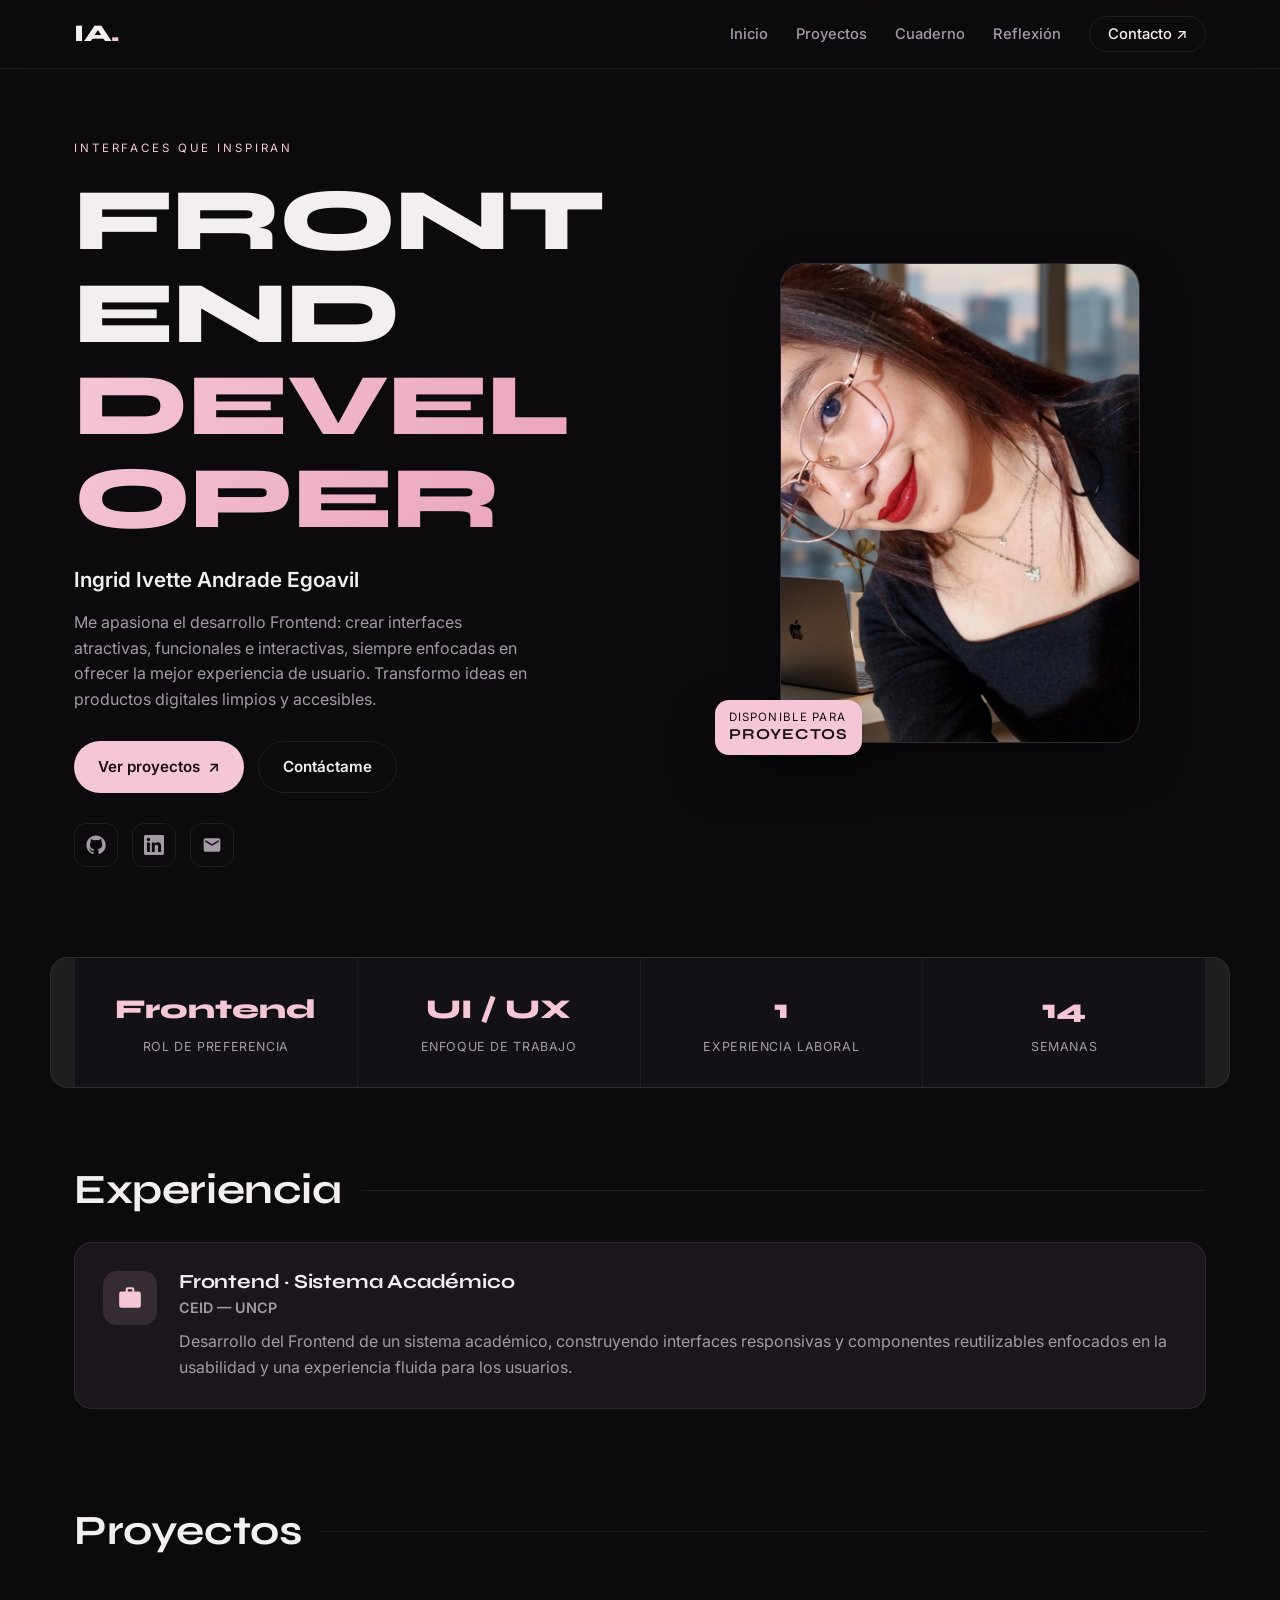
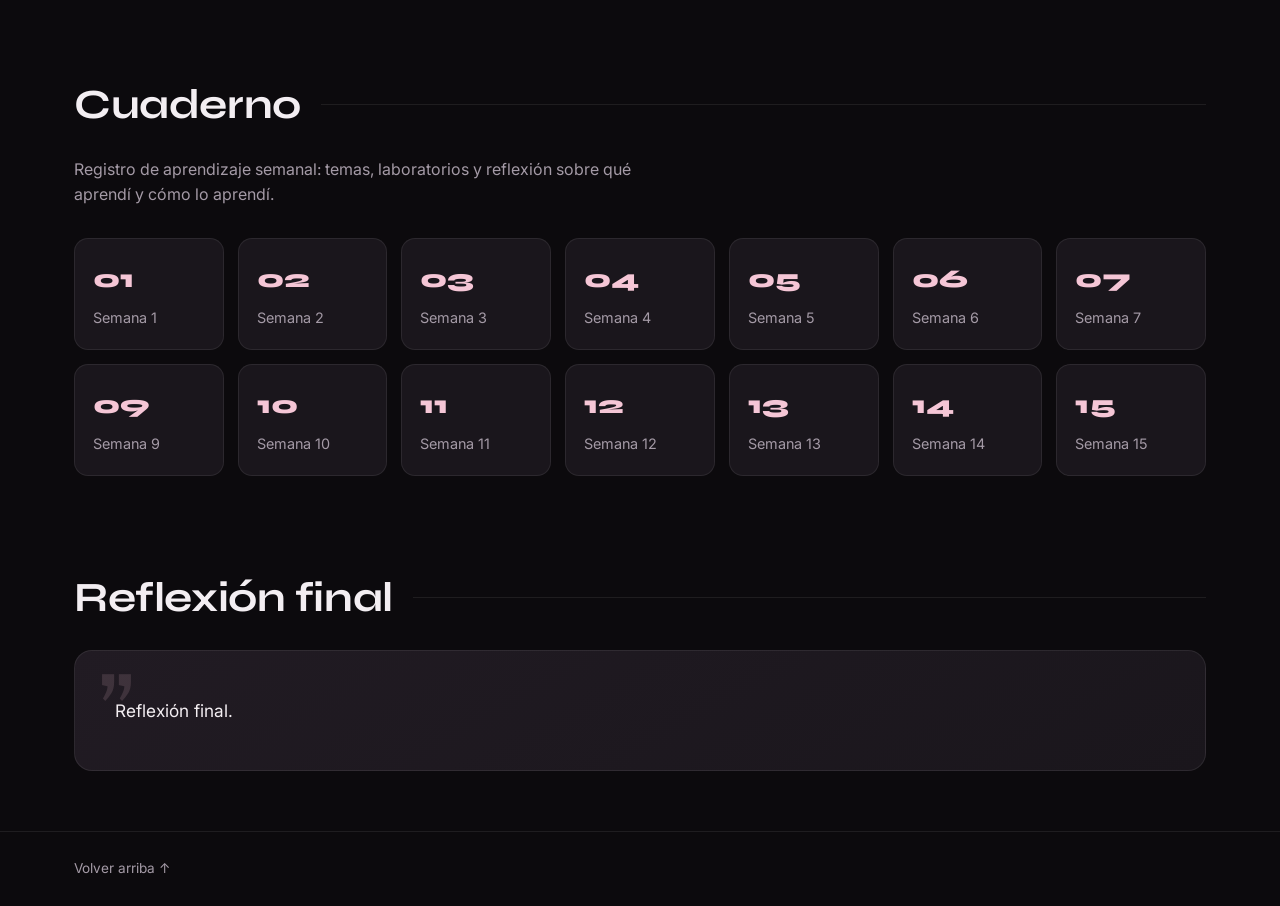
==== index.html @ e488c47e "Practica 01 Fundamentos y VSC" ====
<!doctype html>
<html lang="es">
  <head>
    <meta charset="UTF-8" />
    <meta name="viewport" content="width=device-width, initial-scale=1.0" />
    <meta
      name="description"
      content="Portafolio profesional de Ivette Andrade Egoavil — Desarrolladora Frontend."
    />
    <title>Ingrid Andrade Egoavil · Frontend Developer</title>
    <link rel="preconnect" href="https://fonts.googleapis.com" />
    <link rel="preconnect" href="https://fonts.gstatic.com" crossorigin />
    <link
      href="https://fonts.googleapis.com/css2?family=Inter:wght@400;500;600;700&family=Syne:wght@600;700;800&display=swap"
      rel="stylesheet"
    />
    <link rel="stylesheet" href="styles.css" />
  </head>
  <body>
    <!-- ================= NAVBAR ================= -->
    <header class="navbar" id="top">
      <nav class="nav container">
        <a href="#top" class="logo">IA<span>.</span></a>
        <button class="nav-toggle" id="navToggle" aria-label="Abrir menú">
          <span></span><span></span><span></span>
        </button>
        <ul class="nav-links" id="navLinks">
          <li><a href="#inicio">Inicio</a></li>
          <li><a href="#proyectos">Proyectos</a></li>
          <li><a href="#bitacora">Cuaderno</a></li>
          <li><a href="#reflexion">Reflexión</a></li>
          <li><a href="#contacto" class="nav-cta">Contacto ↗</a></li>
        </ul>
      </nav>
    </header>

    <main>
      <!-- ================= HERO / PORTADA ================= -->
      <section class="hero container" id="inicio">
        <div class="hero-text">
          <p class="eyebrow">Interfaces que inspiran</p>
          <h1 class="hero-title">FRONTEND<br /><span>DEVELOPER</span></h1>
          <p class="hero-name">Ingrid Ivette Andrade Egoavil</p>
          <p class="hero-desc">
            Me apasiona el desarrollo Frontend: crear interfaces atractivas,
            funcionales e interactivas, siempre enfocadas en ofrecer la mejor
            experiencia de usuario. Transformo ideas en productos digitales
            limpios y accesibles.
          </p>

          <div class="hero-actions">
            <a href="#proyectos" class="btn btn-primary"
              >Ver proyectos <span class="arrow">↗</span></a
            >
            <a href="mailto:e_2021200768A@uncp.edu.pe" class="btn btn-ghost"
              >Contáctame</a
            >
          </div>

          <ul class="social-links" aria-label="Enlaces de contacto">
            <li>
              <a
                href="https://github.com/Ingrid-an"
                target="_blank"
                rel="noopener"
                title="GitHub"
              >
                <svg viewBox="0 0 24 24" aria-hidden="true">
                  <path
                    d="M12 .5C5.7.5.5 5.7.5 12c0 5.1 3.3 9.4 7.9 10.9.6.1.8-.3.8-.6v-2c-3.2.7-3.9-1.4-3.9-1.4-.5-1.3-1.3-1.7-1.3-1.7-1.1-.7.1-.7.1-.7 1.2.1 1.8 1.2 1.8 1.2 1 1.8 2.7 1.3 3.4 1 .1-.7.4-1.3.7-1.6-2.6-.3-5.3-1.3-5.3-5.7 0-1.3.4-2.3 1.1-3.1-.1-.3-.5-1.5.1-3.1 0 0 1-.3 3.3 1.2a11.4 11.4 0 0 1 6 0C17.3 4.5 18.3 4.8 18.3 4.8c.6 1.6.2 2.8.1 3.1.7.8 1.1 1.8 1.1 3.1 0 4.4-2.7 5.4-5.3 5.7.4.4.8 1.1.8 2.2v3.3c0 .3.2.7.8.6 4.6-1.5 7.9-5.8 7.9-10.9C23.5 5.7 18.3.5 12 .5z"
                  />
                </svg>
              </a>
            </li>
            <li>
              <a
                href="https://www.linkedin.com/in/ivette-andrade-egoavil-22a350434/"
                target="_blank"
                rel="noopener"
                title="LinkedIn"
              >
                <svg viewBox="0 0 24 24" aria-hidden="true">
                  <path
                    d="M20.4 20.4h-3.5v-5.6c0-1.3 0-3-1.9-3s-2.1 1.4-2.1 2.9v5.7H9.4V9h3.4v1.6h.1c.5-.9 1.6-1.9 3.4-1.9 3.6 0 4.3 2.4 4.3 5.5v6.2zM5.3 7.4a2 2 0 1 1 0-4.1 2 2 0 0 1 0 4.1zM7.1 20.4H3.6V9h3.5v11.4zM22.2 0H1.8C.8 0 0 .8 0 1.7v20.5c0 1 .8 1.7 1.8 1.7h20.4c1 0 1.8-.8 1.8-1.7V1.7C24 .8 23.2 0 22.2 0z"
                  />
                </svg>
              </a>
            </li>
            <li>
              <a
                href="mailto:e_2021200768A@uncp.edu.pe"
                title="Correo institucional"
              >
                <svg viewBox="0 0 24 24" aria-hidden="true">
                  <path
                    d="M20 4H4a2 2 0 0 0-2 2v12a2 2 0 0 0 2 2h16a2 2 0 0 0 2-2V6a2 2 0 0 0-2-2zm0 4-8 5-8-5V6l8 5 8-5v2z"
                  />
                </svg>
              </a>
            </li>
          </ul>
        </div>

        <div class="hero-photo">
          <div class="photo-frame">
            <img src="FOTO.jpg" alt="Ivette Andrade Egoavil" />
          </div>
          <span class="photo-tag"
            >Disponible para<br /><strong>PROYECTOS</strong></span
          >
        </div>
      </section>

      <!-- ================= STATS ================= -->
      <section class="stats container" aria-label="Datos rápidos">
        <div class="stat">
          <span class="stat-num">Frontend</span>
          <span class="stat-label">Rol de preferencia</span>
        </div>
        <div class="stat">
          <span class="stat-num">UI / UX</span>
          <span class="stat-label">Enfoque de trabajo</span>
        </div>
        <div class="stat">
          <span class="stat-num">1</span>
          <span class="stat-label">Experiencia laboral</span>
        </div>
        <div class="stat">
          <span class="stat-num">14</span>
          <span class="stat-label">Semanas</span>
        </div>
      </section>

      <!-- ================= EXPERIENCIA ================= -->
      <section class="section container" id="experiencia">
        <div class="section-head">
          <h2>Experiencia</h2>
          <span class="section-line"></span>
        </div>
        <div class="experience-card">
          <div class="exp-icon">
            <svg viewBox="0 0 24 24" aria-hidden="true">
              <path
                d="M10 2h4a2 2 0 0 1 2 2v2h4a2 2 0 0 1 2 2v11a2 2 0 0 1-2 2H4a2 2 0 0 1-2-2V8a2 2 0 0 1 2-2h4V4a2 2 0 0 1 2-2zm0 4h4V4h-4v2z"
              />
            </svg>
          </div>
          <div class="exp-body">
            <h3>Frontend · Sistema Académico</h3>
            <p class="exp-place">CEID — UNCP</p>
            <p>
              Desarrollo del Frontend de un sistema académico, construyendo
              interfaces responsivas y componentes reutilizables enfocados en la
              usabilidad y una experiencia fluida para los usuarios.
            </p>
          </div>
        </div>
      </section>

      <!-- ================= PROYECTOS ================= -->
      <section class="section container" id="proyectos">
        <div class="section-head">
          <h2>Proyectos</h2>
          <span class="section-line"></span>
        </div>
      </section>

      <!-- ================= BITÁCORA ================= -->
      <section class="section container" id="bitacora">
        <div class="section-head">
          <h2>Cuaderno</h2>
          <span class="section-line"></span>
        </div>
        <p class="section-intro">
          Registro de aprendizaje semanal: temas, laboratorios y reflexión sobre
          qué aprendí y cómo lo aprendí.
        </p>
        <div class="weeks-grid">
          <a href="semanas/semana-01.html" class="week-card"
            ><span class="week-num">01</span
            ><span class="week-label">Semana 1</span></a
          >
          <a href="semanas/semana-02.html" class="week-card"
            ><span class="week-num">02</span
            ><span class="week-label">Semana 2</span></a
          >
          <a href="semanas/semana-03.html" class="week-card"
            ><span class="week-num">03</span
            ><span class="week-label">Semana 3</span></a
          >
          <a href="semanas/semana-04.html" class="week-card"
            ><span class="week-num">04</span
            ><span class="week-label">Semana 4</span></a
          >
          <a href="semanas/semana-05.html" class="week-card"
            ><span class="week-num">05</span
            ><span class="week-label">Semana 5</span></a
          >
          <a href="semanas/semana-06.html" class="week-card"
            ><span class="week-num">06</span
            ><span class="week-label">Semana 6</span></a
          >
          <a href="semanas/semana-07.html" class="week-card"
            ><span class="week-num">07</span
            ><span class="week-label">Semana 7</span></a
          >
          <a href="semanas/semana-09.html" class="week-card"
            ><span class="week-num">09</span
            ><span class="week-label">Semana 9</span></a
          >
          <a href="semanas/semana-10.html" class="week-card"
            ><span class="week-num">10</span
            ><span class="week-label">Semana 10</span></a
          >
          <a href="semanas/semana-11.html" class="week-card"
            ><span class="week-num">11</span
            ><span class="week-label">Semana 11</span></a
          >
          <a href="semanas/semana-12.html" class="week-card"
            ><span class="week-num">12</span
            ><span class="week-label">Semana 12</span></a
          >
          <a href="semanas/semana-13.html" class="week-card"
            ><span class="week-num">13</span
            ><span class="week-label">Semana 13</span></a
          >
          <a href="semanas/semana-14.html" class="week-card"
            ><span class="week-num">14</span
            ><span class="week-label">Semana 14</span></a
          >
          <a href="semanas/semana-15.html" class="week-card"
            ><span class="week-num">15</span
            ><span class="week-label">Semana 15</span></a
          >
        </div>
      </section>

      <!-- ================= REFLEXIÓN ================= -->
      <section class="section container" id="reflexion">
        <div class="section-head">
          <h2>Reflexión final</h2>
          <span class="section-line"></span>
        </div>
        <div class="reflection-card">
          <span class="quote-mark">”</span>
          <p>Reflexión final.</p>
        </div>
      </section>
    </main>

    <footer class="footer">
      <div class="container footer-inner">
        <a href="#inicio" class="to-top">Volver arriba ↑</a>
      </div>
    </footer>

    <script>
      const toggle = document.getElementById("navToggle");
      const links = document.getElementById("navLinks");
      toggle.addEventListener("click", () => {
        links.classList.toggle("open");
        toggle.classList.toggle("active");
      });
      links.querySelectorAll("a").forEach((a) =>
        a.addEventListener("click", () => {
          links.classList.remove("open");
          toggle.classList.remove("active");
        }),
      );
    </script>
  </body>
</html>
---- styles.css ----
/* ============================================================
   PORTAFOLIO · Ivette Andrade Egoavil
   Paleta: negro profundo + rosado claro
   ============================================================ */

:root {
  --bg: #0c0a0d;
  --bg-soft: #141116;
  --card: #1a161c;
  --card-2: #211b23;
  --border: rgba(255, 255, 255, 0.08);
  --text: #f3eef2;
  --muted: #a49aa6;
  --pink: #f5c6d6;
  --pink-soft: #f9dde8;
  --pink-deep: #e79cb6;
  --shadow: 0 20px 50px rgba(0, 0, 0, 0.45);
  --radius: 18px;
  --maxw: 1180px;
}

* {
  margin: 0;
  padding: 0;
  box-sizing: border-box;
}

html {
  scroll-behavior: smooth;
}

body {
  font-family: "Inter", system-ui, sans-serif;
  background:
    radial-gradient(
      900px 500px at 80% -10%,
      rgba(245, 198, 214, 0.1),
      transparent 60%
    ),
    var(--bg);
  color: var(--text);
  line-height: 1.6;
  overflow-x: hidden;
}

.container {
  width: 100%;
  max-width: var(--maxw);
  margin: 0 auto;
  padding: 0 24px;
}

h1,
h2,
h3 {
  font-family: "Syne", sans-serif;
  line-height: 1.05;
  letter-spacing: -0.01em;
}

a {
  color: inherit;
  text-decoration: none;
}

/* ================= NAVBAR ================= */
.navbar {
  position: sticky;
  top: 0;
  z-index: 50;
  backdrop-filter: blur(14px);
  background: rgba(12, 10, 13, 0.7);
  border-bottom: 1px solid var(--border);
}
.nav {
  display: flex;
  align-items: center;
  justify-content: space-between;
  height: 68px;
}
.logo {
  font-family: "Syne", sans-serif;
  font-weight: 800;
  font-size: 1.5rem;
  letter-spacing: -0.02em;
}
.logo span {
  color: var(--pink);
}

.nav-links {
  display: flex;
  align-items: center;
  gap: 28px;
  list-style: none;
}
.nav-links a {
  color: var(--muted);
  font-size: 0.92rem;
  font-weight: 500;
  transition: color 0.25s;
}
.nav-links a:hover {
  color: var(--pink);
}
.nav-cta {
  border: 1px solid var(--border);
  border-radius: 999px;
  padding: 8px 18px;
  color: var(--text) !important;
  transition:
    background 0.25s,
    border-color 0.25s,
    color 0.25s;
}
.nav-cta:hover {
  background: var(--pink);
  color: #1a1015 !important;
  border-color: var(--pink);
}

.nav-toggle {
  display: none;
  flex-direction: column;
  gap: 5px;
  background: none;
  border: 0;
  cursor: pointer;
}
.nav-toggle span {
  width: 26px;
  height: 2px;
  background: var(--text);
  transition: 0.3s;
}
.nav-toggle.active span:nth-child(1) {
  transform: translateY(7px) rotate(45deg);
}
.nav-toggle.active span:nth-child(2) {
  opacity: 0;
}
.nav-toggle.active span:nth-child(3) {
  transform: translateY(-7px) rotate(-45deg);
}

/* ================= HERO ================= */
.hero {
  display: grid;
  grid-template-columns: 1.1fr 0.9fr;
  gap: 40px;
  align-items: center;
  padding: 70px 24px 60px;
}
.eyebrow {
  text-transform: uppercase;
  letter-spacing: 0.25em;
  font-size: 0.72rem;
  color: var(--pink);
  margin-bottom: 18px;
}

.hero-title {
  font-size: clamp(2.2rem, 7vw, 5.5rem);
  font-weight: 800;
  color: var(--text);
  word-break: break-word;
}
.hero-title span {
  background: linear-gradient(120deg, var(--pink), var(--pink-deep));
  -webkit-background-clip: text;
  background-clip: text;
  color: transparent;
  display: block;
}
.hero-name {
  margin-top: 18px;
  font-size: 1.3rem;
  font-weight: 600;
}
.hero-desc {
  margin-top: 14px;
  max-width: 460px;
  color: var(--muted);
}

.hero-actions {
  display: flex;
  flex-wrap: wrap;
  gap: 14px;
  margin-top: 28px;
}

.btn {
  display: inline-flex;
  align-items: center;
  justify-content: center;
  gap: 8px;
  padding: 13px 24px;
  border-radius: 999px;
  font-weight: 600;
  font-size: 0.95rem;
  transition:
    transform 0.25s,
    box-shadow 0.25s,
    background 0.25s,
    color 0.25s;
}
.btn .arrow {
  transition: transform 0.25s;
}
.btn:hover .arrow {
  transform: translate(3px, -3px);
}
.btn-primary {
  background: var(--pink);
  color: #1a1015;
}
.btn-primary:hover {
  transform: translateY(-3px);
  box-shadow: 0 12px 30px rgba(245, 198, 214, 0.3);
}
.btn-ghost {
  border: 1px solid var(--border);
  color: var(--text);
}
.btn-ghost:hover {
  border-color: var(--pink);
  color: var(--pink);
  transform: translateY(-3px);
}

.social-links {
  display: flex;
  gap: 14px;
  margin-top: 30px;
  list-style: none;
}
.social-links a {
  width: 44px;
  height: 44px;
  display: grid;
  place-items: center;
  border: 1px solid var(--border);
  border-radius: 12px;
  transition:
    background 0.25s,
    border-color 0.25s,
    transform 0.25s;
}
.social-links svg {
  width: 20px;
  height: 20px;
  fill: var(--muted);
  transition: fill 0.25s;
}
.social-links a:hover {
  background: var(--pink);
  border-color: var(--pink);
  transform: translateY(-4px);
}
.social-links a:hover svg {
  fill: #1a1015;
}

/* Hero photo */
.hero-photo {
  position: relative;
  justify-self: center;
  width: 100%;
  display: flex;
  justify-content: center;
}
.photo-frame {
  width: min(360px, 100%);
  aspect-ratio: 3/4;
  border-radius: 24px;
  border: 1px solid var(--border);
  overflow: hidden;
  background: linear-gradient(160deg, var(--card-2), var(--card));
  box-shadow: var(--shadow);
  position: relative;
}
.photo-frame img {
  width: 100%;
  height: 100%;
  object-fit: cover;
}

.photo-tag {
  position: absolute;
  bottom: -12px;
  left: 0;
  background: var(--pink);
  color: #1a1015;
  font-size: 0.72rem;
  padding: 10px 14px;
  border-radius: 14px;
  text-transform: uppercase;
  letter-spacing: 0.1em;
  line-height: 1.3;
  box-shadow: var(--shadow);
  max-width: 90%;
}
.photo-tag strong {
  font-family: "Syne", sans-serif;
  font-size: 0.95rem;
  display: block;
}

/* ================= STATS ================= */
.stats {
  display: grid;
  grid-template-columns: repeat(4, 1fr);
  gap: 1px;
  background: var(--border);
  border: 1px solid var(--border);
  border-radius: var(--radius);
  overflow: hidden;
  margin-top: 30px;
}
.stat {
  background: var(--bg-soft);
  padding: 30px 22px;
  text-align: center;
  transition: background 0.3s;
}
.stat:hover {
  background: var(--card-2);
}
.stat-num {
  display: block;
  font-family: "Syne", sans-serif;
  font-weight: 800;
  font-size: 1.7rem;
  color: var(--pink);
}
.stat-label {
  display: block;
  margin-top: 6px;
  font-size: 0.78rem;
  letter-spacing: 0.05em;
  text-transform: uppercase;
  color: var(--muted);
}

/* ================= SECTION SHELL ================= */
.section {
  padding: 80px 24px 20px;
}
.section-head {
  display: flex;
  align-items: center;
  gap: 20px;
  margin-bottom: 30px;
}
.section-head h2 {
  font-size: clamp(1.8rem, 4vw, 2.6rem);
  font-weight: 700;
}
.section-line {
  flex: 1;
  height: 1px;
  background: var(--border);
}
.section-intro {
  color: var(--muted);
  max-width: 560px;
  margin-bottom: 30px;
}

/* ================= EXPERIENCIA ================= */
.experience-card {
  display: flex;
  gap: 22px;
  align-items: flex-start;
  background: var(--card);
  border: 1px solid var(--border);
  border-radius: var(--radius);
  padding: 28px;
  transition:
    transform 0.3s,
    border-color 0.3s;
}
.experience-card:hover {
  transform: translateY(-4px);
  border-color: rgba(245, 198, 214, 0.4);
}
.exp-icon {
  flex-shrink: 0;
  width: 54px;
  height: 54px;
  border-radius: 14px;
  display: grid;
  place-items: center;
  background: rgba(245, 198, 214, 0.12);
}
.exp-icon svg {
  width: 26px;
  height: 26px;
  fill: var(--pink);
}
.exp-body h3 {
  font-size: 1.25rem;
  margin-bottom: 4px;
}
.exp-place {
  color: var(--pink);
  font-weight: 600;
  font-size: 0.9rem;
  margin-bottom: 10px;
}
.exp-body p {
  color: var(--muted);
}

/* ================= PROYECTOS ================= */
.projects-grid {
  display: grid;
  grid-template-columns: repeat(3, 1fr);
  gap: 22px;
}
.project-card {
  background: var(--card);
  border: 1px solid var(--border);
  border-radius: var(--radius);
  padding: 24px;
  display: flex;
  flex-direction: column;
  gap: 12px;
  transition:
    transform 0.3s,
    border-color 0.3s,
    box-shadow 0.3s;
}
.project-card:hover {
  transform: translateY(-6px);
  border-color: rgba(245, 198, 214, 0.4);
  box-shadow: var(--shadow);
}
.project-thumb {
  height: 130px;
  border-radius: 14px;
  display: grid;
  place-items: center;
  background: linear-gradient(150deg, var(--card-2), #171319);
  border: 1px solid var(--border);
}
.project-thumb svg {
  width: 44px;
  height: 44px;
  fill: none;
  stroke: var(--pink-deep);
  stroke-width: 1.4;
}
.project-card h3 {
  font-size: 1.15rem;
}
.project-card p {
  color: var(--muted);
  font-size: 0.92rem;
  flex: 1;
}
.tech-tags {
  display: flex;
  flex-wrap: wrap;
  gap: 8px;
  list-style: none;
}
.tech-tags li {
  font-size: 0.74rem;
  padding: 4px 11px;
  border-radius: 999px;
  background: rgba(245, 198, 214, 0.1);
  color: var(--pink-soft);
  border: 1px solid rgba(245, 198, 214, 0.18);
}
.project-links {
  display: flex;
  gap: 16px;
  margin-top: 4px;
}
.link-mini {
  font-size: 0.85rem;
  font-weight: 600;
  color: var(--pink);
  transition:
    color 0.25s,
    transform 0.25s;
  display: inline-block;
}
.link-mini:hover {
  color: var(--pink-soft);
  transform: translateX(3px);
}

/* ================= BITÁCORA ================= */
.weeks-grid {
  display: grid;
  grid-template-columns: repeat(auto-fill, minmax(130px, 1fr));
  gap: 14px;
}
.week-card {
  background: var(--card);
  border: 1px solid var(--border);
  border-radius: 14px;
  padding: 20px 18px;
  display: flex;
  flex-direction: column;
  gap: 6px;
  transition:
    transform 0.28s,
    border-color 0.28s,
    background 0.28s;
  position: relative;
  overflow: hidden;
}
.week-card::before {
  content: "";
  position: absolute;
  inset: 0;
  background: linear-gradient(
    130deg,
    rgba(245, 198, 214, 0.14),
    transparent 60%
  );
  opacity: 0;
  transition: opacity 0.3s;
}
.week-card:hover {
  transform: translateY(-5px);
  border-color: var(--pink);
}
.week-card:hover::before {
  opacity: 1;
}
.week-num {
  font-family: "Syne", sans-serif;
  font-weight: 800;
  font-size: 1.6rem;
  color: var(--pink);
  position: relative;
}
.week-label {
  font-size: 0.9rem;
  color: var(--muted);
  position: relative;
}

/* ================= REFLEXIÓN ================= */
.reflection-card {
  position: relative;
  background: linear-gradient(150deg, var(--card-2), var(--card));
  border: 1px solid var(--border);
  border-radius: var(--radius);
  padding: 46px 40px;
  overflow: hidden;
}
.reflection-card p {
  max-width: 780px;
  font-size: 1.08rem;
  color: var(--text);
}
.quote-mark {
  position: absolute;
  top: 4px;
  left: 22px;
  font-family: "Syne", sans-serif;
  font-size: 7rem;
  color: rgba(245, 198, 214, 0.14);
  line-height: 1;
}

/* ================= CTA ================= */
.cta {
  padding: 90px 24px;
}
.cta-inner {
  background: linear-gradient(140deg, #201820, var(--card));
  border: 1px solid var(--border);
  border-radius: 26px;
  padding: 60px 40px;
  text-align: center;
}
.cta-inner h2 {
  font-size: clamp(2rem, 6vw, 4rem);
  font-weight: 800;
  background: linear-gradient(120deg, var(--pink-soft), var(--pink-deep));
  -webkit-background-clip: text;
  background-clip: text;
  color: transparent;
}
.cta-inner > p {
  color: var(--muted);
  margin: 16px 0 26px;
}
.cta-contact {
  display: flex;
  flex-wrap: wrap;
  justify-content: center;
  gap: 22px;
  margin-bottom: 30px;
}
.cta-contact a {
  color: var(--muted);
  font-size: 0.92rem;
  transition: color 0.25s;
}
.cta-contact a:hover {
  color: var(--pink);
}

/* ================= FOOTER ================= */
.footer {
  border-top: 1px solid var(--border);
  padding: 26px 0;
  margin-top: 40px;
}
.footer-inner {
  display: flex;
  justify-content: space-between;
  align-items: center;
  flex-wrap: wrap;
  gap: 12px;
  color: var(--muted);
  font-size: 0.85rem;
}
.to-top {
  transition: color 0.25s;
}
.to-top:hover {
  color: var(--pink);
}

/* ================= FADE-IN ANIMATION ================= */
.section,
.stats,
.hero-text,
.hero-photo {
  animation: fadeUp 0.7s ease both;
}
@keyframes fadeUp {
  from {
    opacity: 0;
    transform: translateY(24px);
  }
  to {
    opacity: 1;
    transform: translateY(0);
  }
}

/* ================= RESPONSIVE ================= */
@media (max-width: 1024px) {
  .projects-grid {
    grid-template-columns: repeat(2, 1fr);
  }
}

@media (max-width: 900px) {
  .hero {
    grid-template-columns: 1fr;
    text-align: center;
    padding-top: 40px;
    gap: 30px;
  }
  .hero-desc {
    margin-inline: auto;
  }
  .hero-actions,
  .social-links {
    justify-content: center;
  }
  .hero-photo {
    margin-top: 20px;
  }
  .stats {
    grid-template-columns: repeat(2, 1fr);
  }
  .photo-tag {
    left: 50%;
    transform: translateX(-50%);
    bottom: -15px;
  }
}

@media (max-width: 640px) {
  .container {
    padding: 0 16px;
  }
  .section {
    padding: 50px 16px 20px;
  }

  .nav-toggle {
    display: flex;
  }
  .nav-links {
    position: absolute;
    top: 68px;
    right: 0;
    left: 0;
    flex-direction: column;
    align-items: stretch;
    gap: 0;
    background: var(--bg-soft);
    border-bottom: 1px solid var(--border);
    max-height: 0;
    overflow: hidden;
    transition: max-height 0.35s ease;
  }
  .nav-links.open {
    max-height: 380px;
  }
  .nav-links li {
    width: 100%;
    text-align: center;
  }
  .nav-links a {
    display: block;
    padding: 16px 24px;
    width: 100%;
  }
  .nav-cta {
    border: 0;
    border-radius: 0;
  }

  .projects-grid {
    grid-template-columns: 1fr;
  }
  .weeks-grid {
    grid-template-columns: repeat(2, 1fr);
  }
  .experience-card {
    flex-direction: column;
    text-align: center;
    align-items: center;
  }
  .reflection-card {
    padding: 30px 20px;
  }
  .cta-inner {
    padding: 36px 18px;
  }
  .hero-actions {
    flex-direction: column;
    width: 100%;
  }
  .btn {
    width: 100%;
  }
  .footer-inner {
    flex-direction: column;
    text-align: center;
  }
}

@media (max-width: 380px) {
  .stats {
    grid-template-columns: 1fr;
  }
  .weeks-grid {
    grid-template-columns: 1fr;
  }
  .hero-title {
    font-size: 2rem;
  }
}
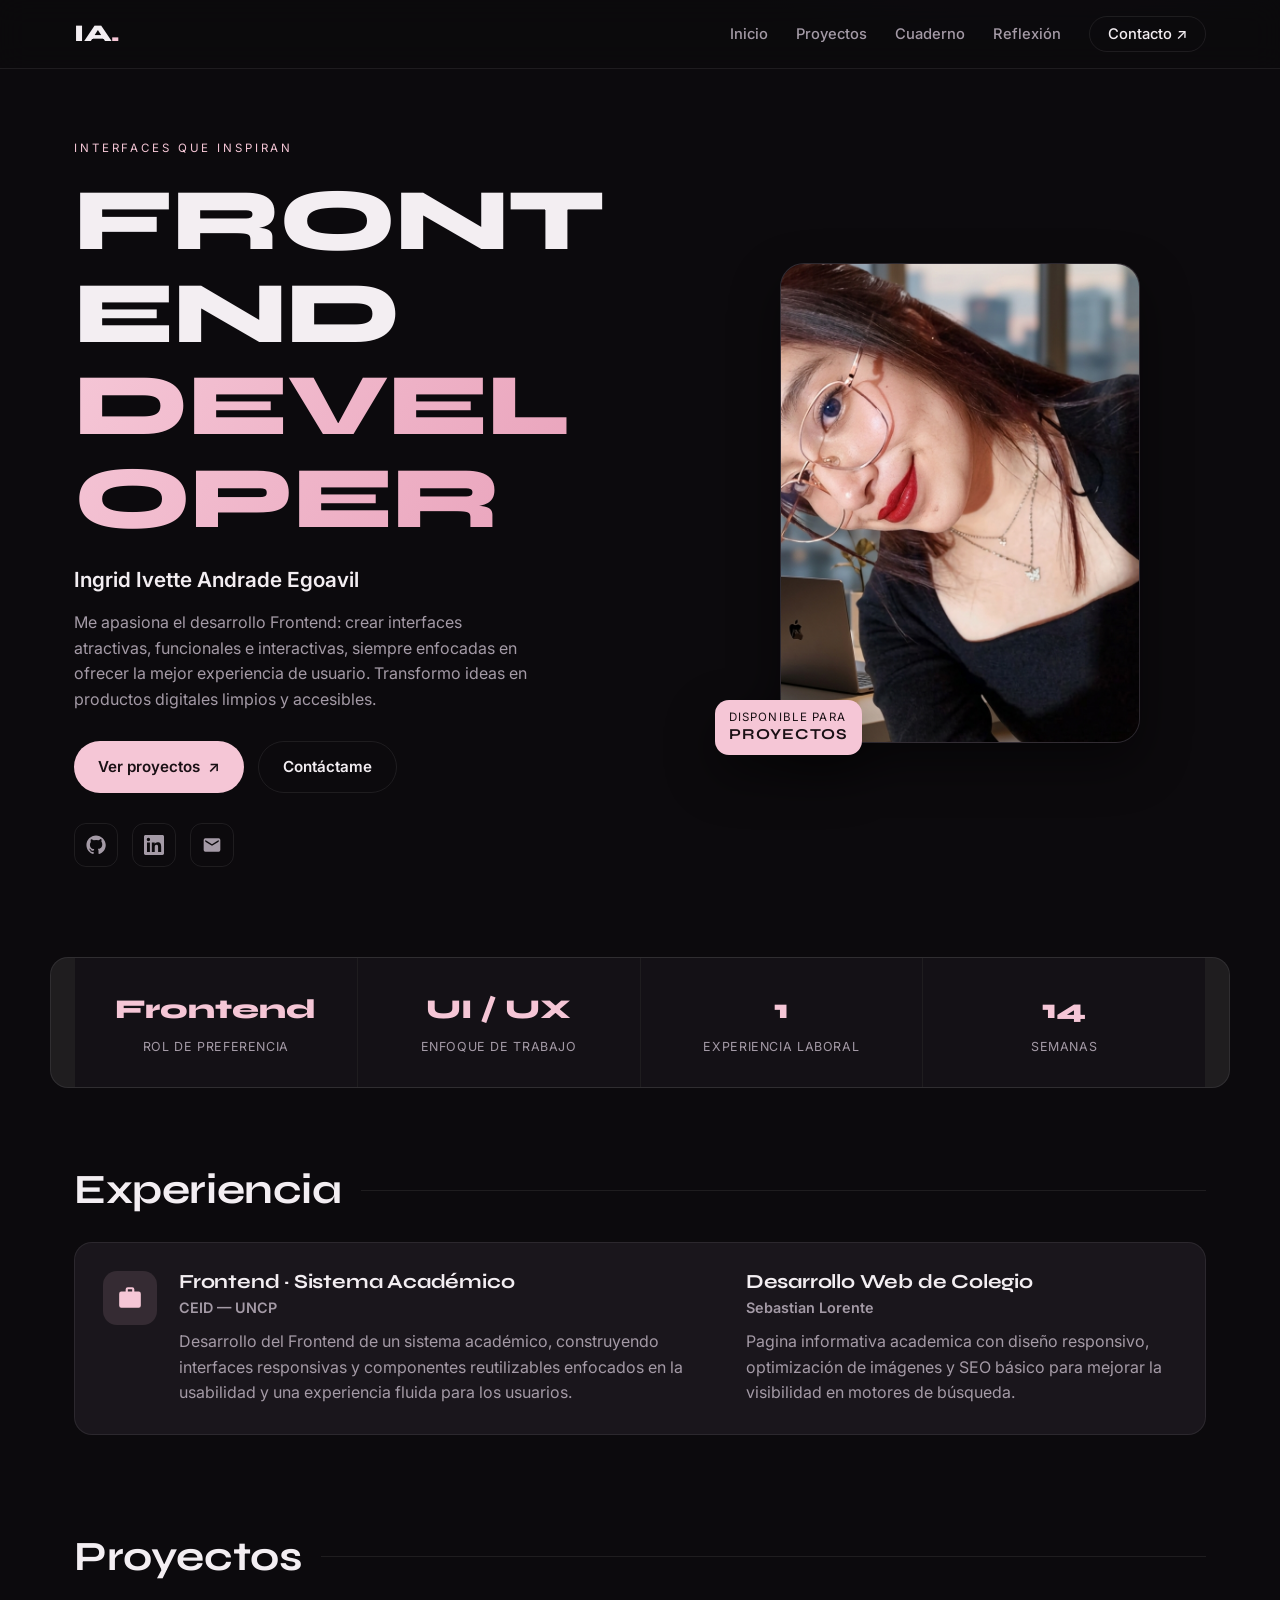
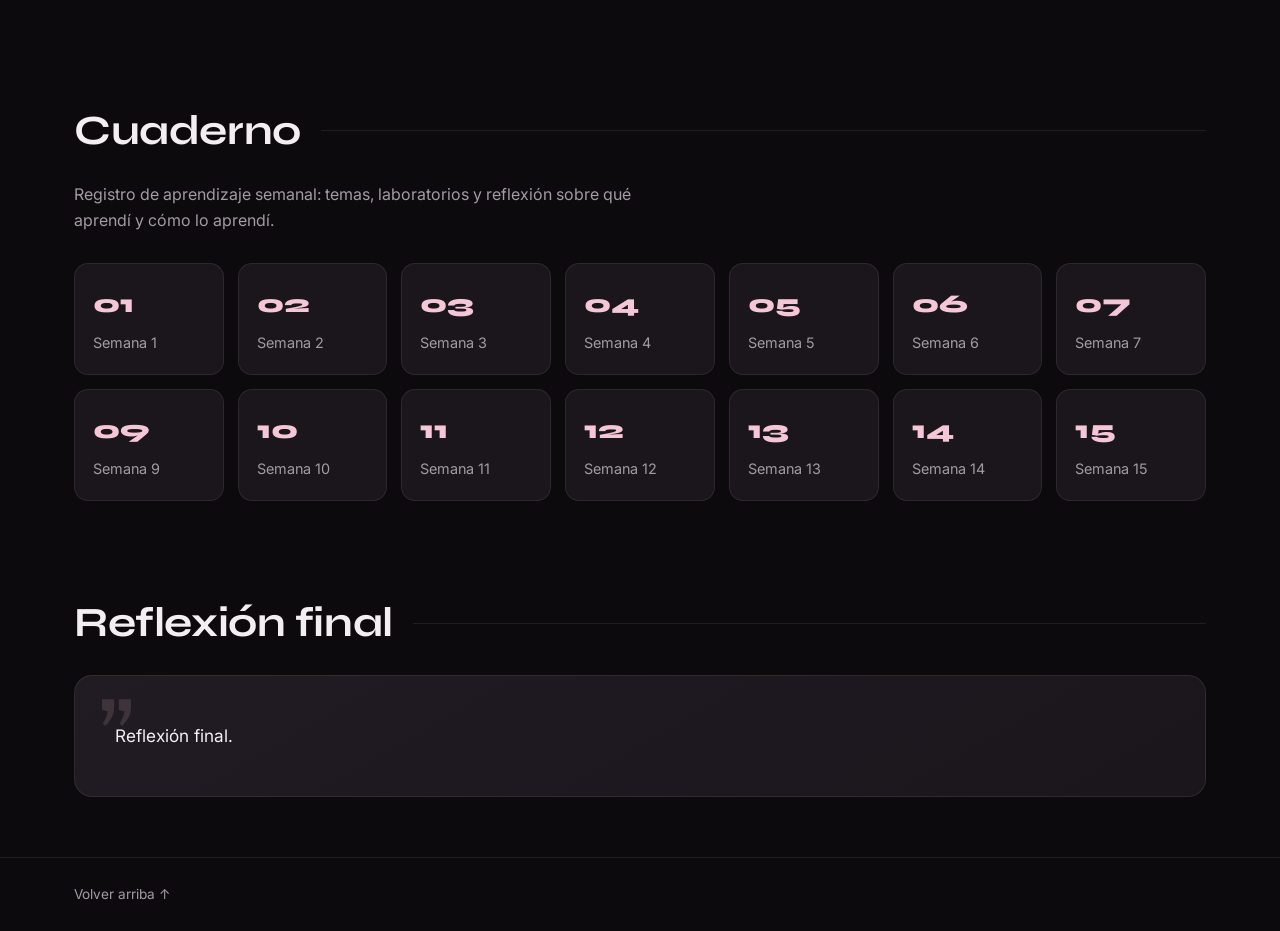
==== commit 70bf0f5b: "Agrega bitacora semana 7 (React Hooks)" ====
--- a/index.html
+++ b/index.html
@@ -154,6 +154,15 @@
               usabilidad y una experiencia fluida para los usuarios.
             </p>
           </div>
+          <div class="exp-body">
+            <h3>Desarrollo Web de Colegio</h3>
+            <p class="exp-place">Sebastian Lorente</p>
+            <p>
+              Pagina informativa academica con diseño responsivo, optimización
+              de imágenes y SEO básico para mejorar la visibilidad en motores de
+              búsqueda.
+            </p>
+          </div>
         </div>
       </section>
 
--- a/styles.css
+++ b/styles.css
@@ -766,3 +766,61 @@
     font-size: 2rem;
   }
 }
+
+/* ===== Bitácora — vista de detalle de semana ===== */
+.log-entry {
+  flex-direction: column;
+  gap: 22px;
+}
+.log-block h3 {
+  color: var(--pink);
+  margin-bottom: 8px;
+  font-size: 1.1rem;
+}
+.log-list {
+  list-style: disc;
+  padding-left: 20px;
+  color: var(--muted);
+  display: flex;
+  flex-direction: column;
+  gap: 8px;
+}
+.log-list strong {
+  color: var(--text);
+}
+.btn-sm {
+  padding: 6px 16px;
+  font-size: 0.85rem;
+}
+
+/* ===== Galería de evidencias por semana ===== */
+.log-gallery {
+  display: grid;
+  grid-template-columns: repeat(auto-fit, minmax(240px, 1fr));
+  gap: 16px;
+}
+.log-gallery figure {
+  margin: 0;
+  border: 1px solid var(--border);
+  border-radius: 14px;
+  overflow: hidden;
+  background: var(--card);
+  transition:
+    transform 0.3s,
+    border-color 0.3s;
+}
+.log-gallery figure:hover {
+  transform: translateY(-4px);
+  border-color: var(--pink);
+}
+.log-gallery img {
+  width: 100%;
+  height: 180px;
+  object-fit: cover;
+  display: block;
+}
+.log-gallery figcaption {
+  padding: 10px 14px;
+  font-size: 0.82rem;
+  color: var(--muted);
+}
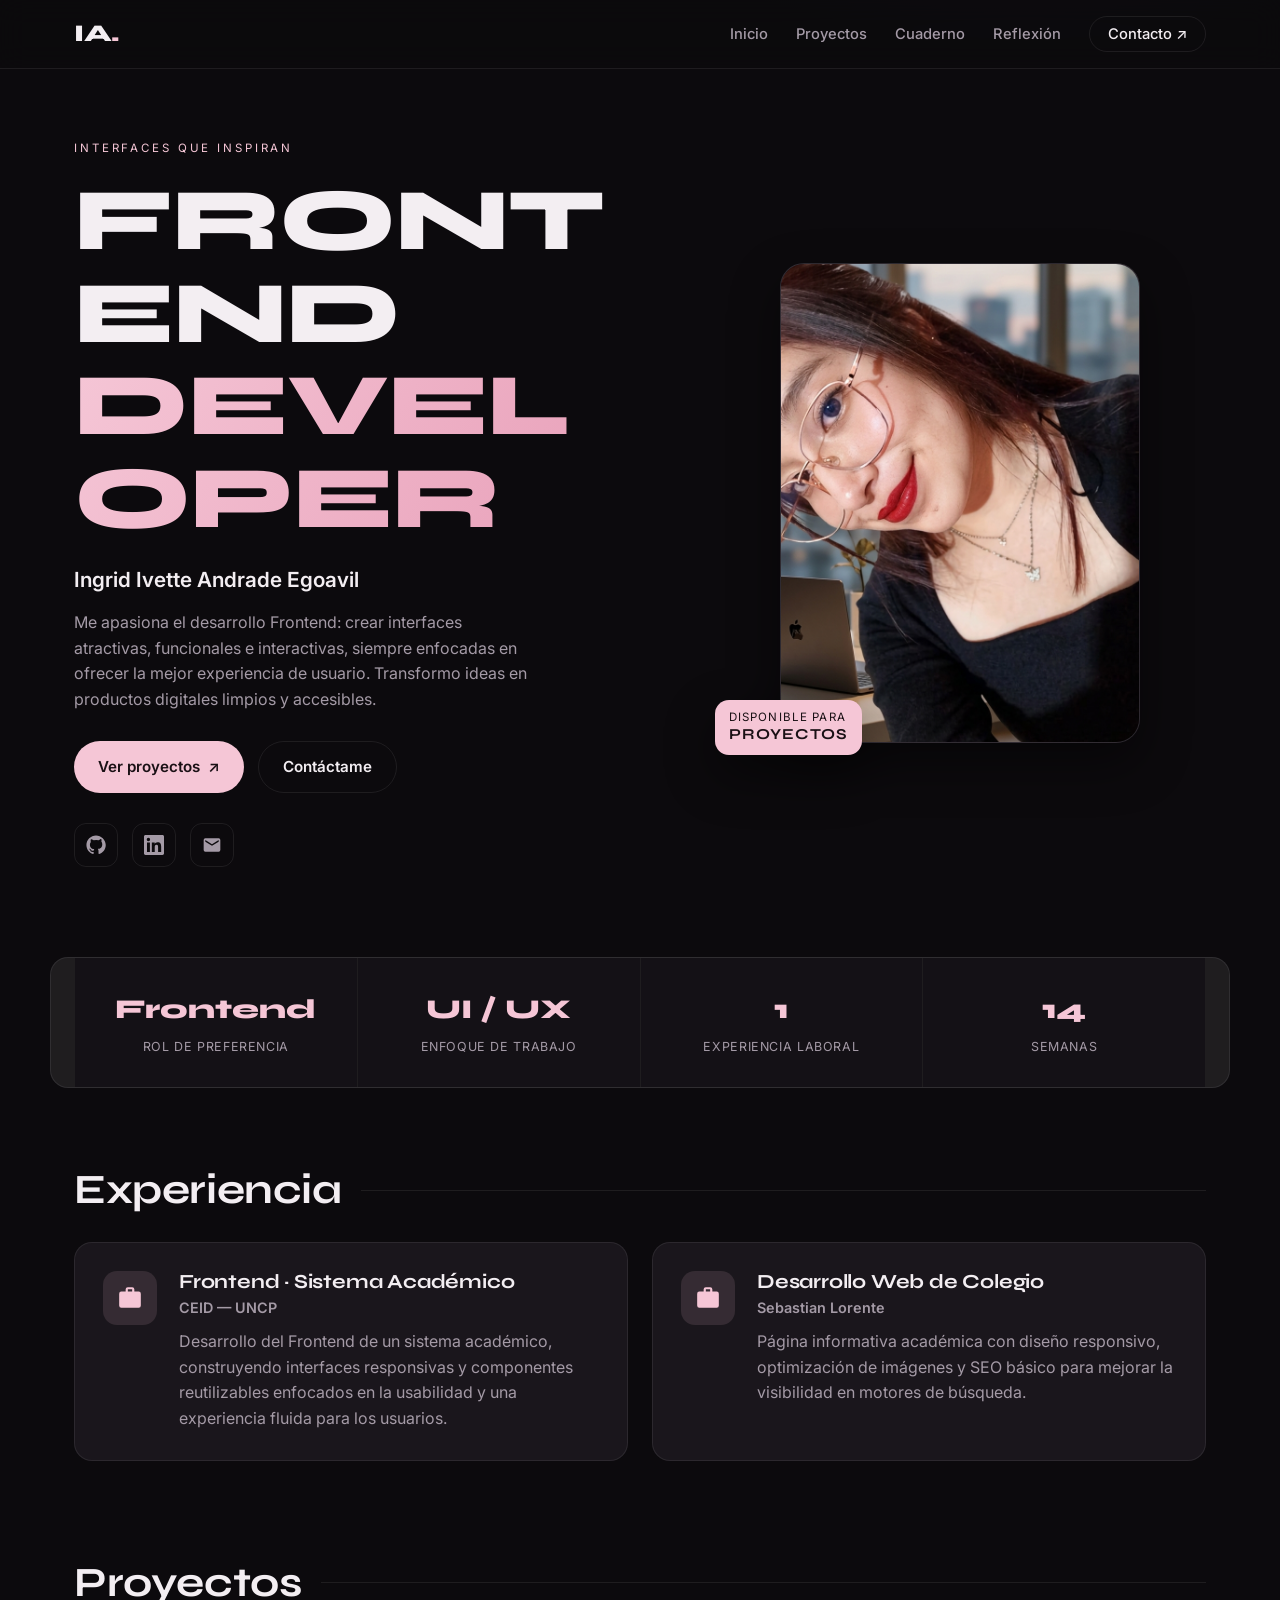
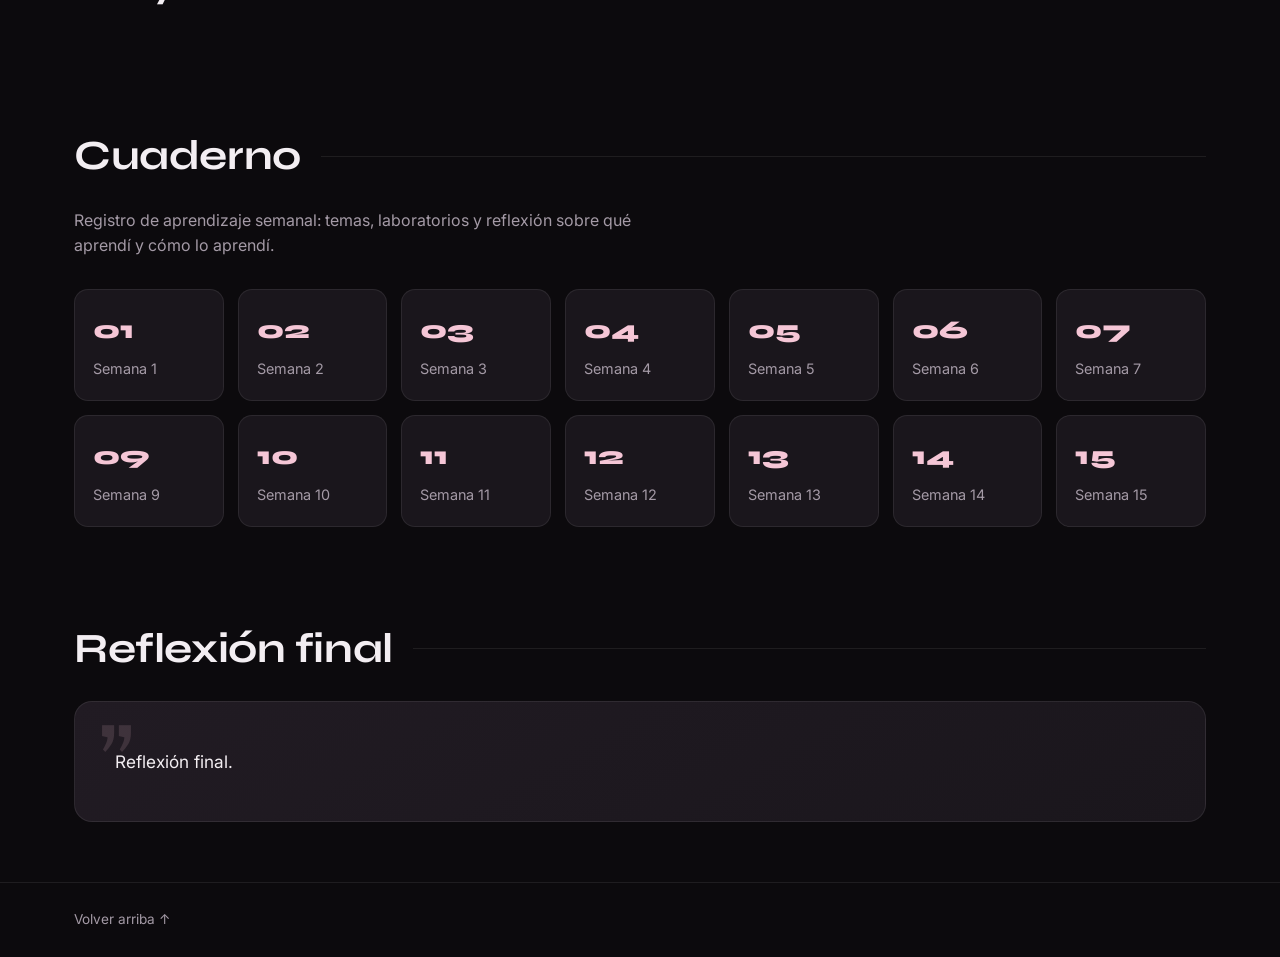
==== commit fbaa7f0b: "Agrega un proyecto" ====
--- a/index.html
+++ b/index.html
@@ -132,36 +132,52 @@
       </section>
 
       <!-- ================= EXPERIENCIA ================= -->
+      <!-- ================= EXPERIENCIA ================= -->
       <section class="section container" id="experiencia">
         <div class="section-head">
           <h2>Experiencia</h2>
           <span class="section-line"></span>
         </div>
-        <div class="experience-card">
-          <div class="exp-icon">
-            <svg viewBox="0 0 24 24" aria-hidden="true">
-              <path
-                d="M10 2h4a2 2 0 0 1 2 2v2h4a2 2 0 0 1 2 2v11a2 2 0 0 1-2 2H4a2 2 0 0 1-2-2V8a2 2 0 0 1 2-2h4V4a2 2 0 0 1 2-2zm0 4h4V4h-4v2z"
-              />
-            </svg>
-          </div>
-          <div class="exp-body">
-            <h3>Frontend · Sistema Académico</h3>
-            <p class="exp-place">CEID — UNCP</p>
-            <p>
-              Desarrollo del Frontend de un sistema académico, construyendo
-              interfaces responsivas y componentes reutilizables enfocados en la
-              usabilidad y una experiencia fluida para los usuarios.
-            </p>
-          </div>
-          <div class="exp-body">
-            <h3>Desarrollo Web de Colegio</h3>
-            <p class="exp-place">Sebastian Lorente</p>
-            <p>
-              Pagina informativa academica con diseño responsivo, optimización
-              de imágenes y SEO básico para mejorar la visibilidad en motores de
-              búsqueda.
-            </p>
+
+        <div class="experience-grid">
+          <!-- RECUADRO 1 -->
+          <div class="experience-card">
+            <div class="exp-icon">
+              <svg viewBox="0 0 24 24" aria-hidden="true">
+                <path
+                  d="M10 2h4a2 2 0 0 1 2 2v2h4a2 2 0 0 1 2 2v11a2 2 0 0 1-2 2H4a2 2 0 0 1-2-2V8a2 2 0 0 1 2-2h4V4a2 2 0 0 1 2-2zm0 4h4V4h-4v2z"
+                />
+              </svg>
+            </div>
+            <div class="exp-body">
+              <h3>Frontend · Sistema Académico</h3>
+              <p class="exp-place">CEID — UNCP</p>
+              <p>
+                Desarrollo del Frontend de un sistema académico, construyendo
+                interfaces responsivas y componentes reutilizables enfocados en
+                la usabilidad y una experiencia fluida para los usuarios.
+              </p>
+            </div>
+          </div>
+
+          <!-- RECUADRO 2 -->
+          <div class="experience-card">
+            <div class="exp-icon">
+              <svg viewBox="0 0 24 24" aria-hidden="true">
+                <path
+                  d="M10 2h4a2 2 0 0 1 2 2v2h4a2 2 0 0 1 2 2v11a2 2 0 0 1-2 2H4a2 2 0 0 1-2-2V8a2 2 0 0 1 2-2h4V4a2 2 0 0 1 2-2zm0 4h4V4h-4v2z"
+                />
+              </svg>
+            </div>
+            <div class="exp-body">
+              <h3>Desarrollo Web de Colegio</h3>
+              <p class="exp-place">Sebastian Lorente</p>
+              <p>
+                Página informativa académica con diseño responsivo, optimización
+                de imágenes y SEO básico para mejorar la visibilidad en motores
+                de búsqueda.
+              </p>
+            </div>
           </div>
         </div>
       </section>
--- a/styles.css
+++ b/styles.css
@@ -824,3 +824,9 @@
   font-size: 0.82rem;
   color: var(--muted);
 }
+
+.experience-grid {
+  display: grid;
+  grid-template-columns: repeat(auto-fit, minmax(300px, 1fr));
+  gap: 1.5rem;
+}
